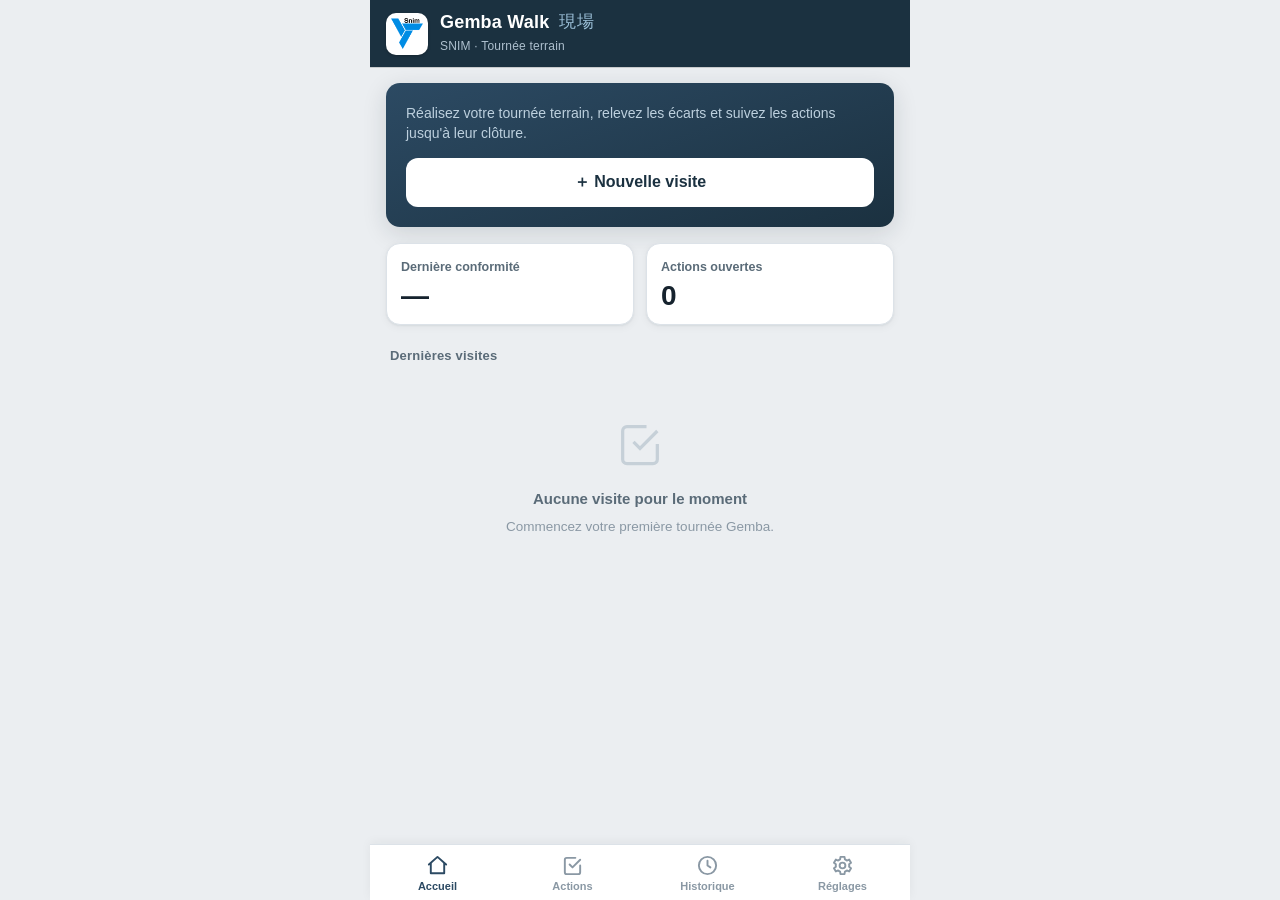
==== gemba-walk-modular/index.html @ b20db468 "Add files via upload" ====
<!DOCTYPE html>
<html lang="fr">
<head>
<meta charset="UTF-8">
<meta name="viewport" content="width=device-width, initial-scale=1.0, viewport-fit=cover, maximum-scale=1.0, user-scalable=no">
<title>Gemba Walk</title>
<meta name="theme-color" content="#1B3140">
<meta name="mobile-web-app-capable" content="yes">
<meta name="apple-mobile-web-app-capable" content="yes">
<meta name="apple-mobile-web-app-status-bar-style" content="black-translucent">
<meta name="apple-mobile-web-app-title" content="Gemba">
<link rel="apple-touch-icon" href="[data-uri]">
<link rel="icon" href="[data-uri]">
<link rel="manifest" href="manifest.json">
<link rel="stylesheet" href="css/styles.css">
</head>
<body>
<div id="app"></div>
<div id="toast" class="toast"></div>

<script src="js/01-utils.js"></script>
<script src="js/02-store.js"></script>
<script src="js/03-calc.js"></script>
<script src="js/04-core.js"></script>
<script src="js/05-screen-home.js"></script>
<script src="js/06-screen-visit.js"></script>
<script src="js/07-screen-history.js"></script>
<script src="js/08-reports.js"></script>
<script src="js/09-screen-actions.js"></script>
<script src="js/10-screen-settings.js"></script>
<script src="js/11-app.js"></script>
</body>
</html>
---- gemba-walk-modular/css/styles.css ----
:root{
  --bg:#EBEEF1; --surface:#FFFFFF; --surface-2:#F4F6F8;
  --ink:#16232E; --ink-soft:#5A6B78; --ink-faint:#8A98A4;
  --line:#DCE2E8; --line-strong:#C6D0D8;
  --steel:#2C4A63; --steel-d:#1B3140;
  --ok:#1E8E5A; --ok-bg:#E4F3EB;
  --nok:#D63A2E; --nok-bg:#FBE7E4;
  --amber:#E08A2B; --amber-bg:#FBF0DF;
  --crit:#B21F13;
  --shadow:0 1px 2px rgba(22,35,46,.06),0 2px 8px rgba(22,35,46,.05);
  --shadow-lg:0 6px 24px rgba(22,35,46,.14);
  --r:14px; --r-sm:10px;
  --safe-b:env(safe-area-inset-bottom,0px);
  --safe-t:env(safe-area-inset-top,0px);
}
*{box-sizing:border-box;-webkit-tap-highlight-color:transparent}
html,body{margin:0;padding:0}
body{
  font-family:-apple-system,BlinkMacSystemFont,"Segoe UI",Roboto,Helvetica,Arial,sans-serif;
  background:var(--bg); color:var(--ink);
  font-size:16px; line-height:1.45;
  -webkit-font-smoothing:antialiased;
  overscroll-behavior-y:none;
}
button{font-family:inherit;font-size:inherit;cursor:pointer;border:none;background:none;color:inherit}
input,textarea,select{font-family:inherit;font-size:16px;color:var(--ink)}
textarea{resize:vertical}

#app{max-width:540px;margin:0 auto;min-height:100vh;background:var(--bg);position:relative;padding-bottom:calc(78px + var(--safe-b))}
.screen{padding:16px 16px 24px}

/* Top app bar */
.appbar{
  position:sticky;top:0;z-index:40;
  background:var(--steel-d);color:#fff;
  padding:calc(12px + var(--safe-t)) 16px 12px;
  display:flex;align-items:center;gap:12px;
  box-shadow:0 1px 0 rgba(0,0,0,.15);
}
.appbar h1{font-size:18px;margin:0;font-weight:700;letter-spacing:.2px;flex:1;line-height:1.2}
.appbar .sub{font-size:12px;color:#AEC0CE;font-weight:500}
.appbar .back{width:38px;height:38px;border-radius:10px;display:flex;align-items:center;justify-content:center;background:rgba(255,255,255,.12);flex:none}
.appbar .abtn{background:rgba(255,255,255,.14);padding:8px 12px;border-radius:9px;font-size:14px;font-weight:600;color:#fff}
.appbar svg{display:block}
.appbar .brand{width:42px;height:42px;border-radius:10px;background:#fff;display:flex;align-items:center;justify-content:center;flex:none;padding:5px;box-shadow:0 1px 3px rgba(0,0,0,.25)}
.appbar .brand img{width:100%;height:100%;object-fit:contain;display:block}
.appbar .jp{font-weight:500;color:#9CC0D8;font-size:17px;margin-left:4px;letter-spacing:1.5px;vertical-align:1px}

/* Cards */
.card{background:var(--surface);border:1px solid var(--line);border-radius:var(--r);box-shadow:var(--shadow);margin-bottom:14px;overflow:hidden}
.card-pad{padding:16px}
.section-title{font-size:13px;font-weight:700;color:var(--ink-soft);text-transform:none;margin:22px 4px 10px;letter-spacing:.2px}
.section-title:first-child{margin-top:6px}

/* Buttons */
.btn{display:inline-flex;align-items:center;justify-content:center;gap:8px;padding:14px 18px;border-radius:12px;font-weight:650;font-size:16px;width:100%;transition:transform .06s ease,filter .15s}
.btn:active{transform:scale(.985)}
.btn-primary{background:var(--steel);color:#fff}
.btn-primary:active{filter:brightness(1.08)}
.btn-dark{background:var(--steel-d);color:#fff}
.btn-ghost{background:var(--surface-2);color:var(--ink);border:1px solid var(--line)}
.btn-ok{background:var(--ok);color:#fff}
.btn-danger{background:var(--nok);color:#fff}
.btn-sm{padding:10px 14px;font-size:14px;width:auto;border-radius:10px}
.row-btns{display:flex;gap:10px}
.row-btns>.btn{width:auto;flex:1}

/* Stat tiles */
.stats{display:grid;grid-template-columns:1fr 1fr;gap:12px;margin-bottom:14px}
.tile{background:var(--surface);border:1px solid var(--line);border-radius:var(--r);padding:14px;box-shadow:var(--shadow)}
.tile .k{font-size:12.5px;color:var(--ink-soft);font-weight:600;margin-bottom:6px}
.tile .v{font-size:28px;font-weight:750;line-height:1;letter-spacing:-.5px}
.tile .v small{font-size:15px;font-weight:600;color:var(--ink-faint)}
.tile.alert .v{color:var(--nok)}
.tile.good .v{color:var(--ok)}

/* Accueil hero */
.hero{background:linear-gradient(160deg,#2C4A63,#1B3140);color:#fff;border-radius:var(--r);padding:20px;margin-bottom:16px;box-shadow:var(--shadow-lg)}
.hero .lead{font-size:14px;color:#BDD0DE;font-weight:500;margin-bottom:14px}
.hero .btn{background:#fff;color:var(--steel-d)}
.hero .btn:active{filter:brightness(.96)}

/* List rows */
.lrow{display:flex;align-items:center;gap:12px;padding:14px 16px;border-bottom:1px solid var(--line);background:var(--surface)}
.lrow:last-child{border-bottom:none}
.lrow .main{flex:1;min-width:0}
.lrow .t{font-weight:650;font-size:15.5px;white-space:nowrap;overflow:hidden;text-overflow:ellipsis}
.lrow .m{font-size:13px;color:var(--ink-soft);margin-top:2px}
.lrow .chev{color:var(--ink-faint);flex:none}
.badge{display:inline-flex;align-items:center;padding:3px 9px;border-radius:20px;font-size:12px;font-weight:700}
.badge.pct{color:#fff}
.badge.g-ok{background:var(--ok-bg);color:var(--ok)}
.badge.g-nok{background:var(--nok-bg);color:var(--nok)}
.badge.g-amber{background:var(--amber-bg);color:#9a5a10}
.badge.open{background:var(--nok-bg);color:var(--nok)}
.badge.done{background:var(--ok-bg);color:var(--ok)}
.badge.late{background:var(--nok);color:#fff}

/* Visite: axe accordion */
.axe{margin-bottom:12px;border:1px solid var(--line);border-radius:var(--r);overflow:hidden;background:var(--surface);box-shadow:var(--shadow)}
.axe-head{display:flex;align-items:center;gap:10px;padding:14px 15px;background:var(--surface-2);cursor:pointer}
.axe-head .an{flex:1;font-weight:700;font-size:14.5px}
.axe-head .ac{font-size:12px;color:var(--ink-soft);font-weight:600}
.axe-head .caret{transition:transform .2s;color:var(--ink-faint)}
.axe.open .caret{transform:rotate(90deg)}
.axe-body{display:none}
.axe.open .axe-body{display:block}

.crit{padding:13px 15px;border-top:1px solid var(--line)}
.crit .cl{font-weight:600;font-size:15px;margin-bottom:10px}
.seg{display:flex;gap:8px}
.seg button{flex:1;padding:11px 8px;border-radius:10px;font-weight:700;font-size:14px;border:1.5px solid var(--line);background:var(--surface);color:var(--ink-soft);display:flex;align-items:center;justify-content:center;gap:6px}
.seg button.sel-ok{background:var(--ok);border-color:var(--ok);color:#fff}
.seg button.sel-nok{background:var(--nok);border-color:var(--nok);color:#fff}

.detail{margin-top:12px;padding:12px;background:var(--nok-bg);border-radius:10px;display:none;animation:slidein .18s ease}
.crit.is-nok .detail{display:block}
.crit.is-nok.collapsed .detail{display:none}
.crit-caret{width:32px;height:32px;border-radius:8px;background:var(--nok-bg);color:var(--nok);display:none;align-items:center;justify-content:center;flex:none}
.crit.is-nok .crit-caret{display:flex}
.crit-caret svg{transition:transform .2s}
.crit.collapsed .crit-caret svg{transform:rotate(-90deg)}
.crit.is-nok.collapsed{background:var(--nok-bg)}
.crit-sum{display:none;font-size:12.5px;color:var(--nok);font-weight:600;margin-top:6px}
.crit.is-nok.collapsed .crit-sum{display:block}
@keyframes slidein{from{opacity:0;transform:translateY(-4px)}to{opacity:1;transform:none}}
.detail label{display:block;font-size:12.5px;font-weight:700;color:#8a2f27;margin:2px 0 6px}
.detail textarea{width:100%;border:1px solid #e2b7b0;border-radius:9px;padding:10px;min-height:56px;background:#fff}
.chips{display:flex;gap:7px;flex-wrap:wrap;margin-bottom:12px}
.chip{padding:8px 13px;border-radius:20px;font-size:13px;font-weight:650;border:1.5px solid var(--line-strong);background:#fff;color:var(--ink-soft)}
.chip.sel{background:var(--steel-d);border-color:var(--steel-d);color:#fff}
.chip.sel-min{background:#6b7b86;border-color:#6b7b86;color:#fff}
.chip.sel-maj{background:var(--amber);border-color:var(--amber);color:#fff}
.chip.sel-crit{background:var(--crit);border-color:var(--crit);color:#fff}
.chip.sel-urg{background:var(--nok);border-color:var(--nok);color:#fff}
.photo-btn{display:inline-flex;align-items:center;gap:8px;padding:10px 14px;background:#fff;border:1.5px solid #e2b7b0;border-radius:9px;font-weight:650;font-size:14px;color:#8a2f27}
.photo-thumb{position:relative;display:inline-block;margin-top:8px}
.photo-thumb img{width:78px;height:78px;object-fit:cover;border-radius:9px;border:1px solid var(--line)}
.photo-thumb .rm{position:absolute;top:-7px;right:-7px;width:24px;height:24px;border-radius:50%;background:var(--nok);color:#fff;font-size:14px;display:flex;align-items:center;justify-content:center;box-shadow:var(--shadow)}

/* progress */
.progwrap{position:sticky;top:calc(58px + var(--safe-t));z-index:30;background:var(--bg);padding:12px 16px 8px;margin:-16px -16px 12px;border-bottom:1px solid var(--line)}
.progbar{height:8px;background:var(--line);border-radius:6px;overflow:hidden}
.progbar>span{display:block;height:100%;background:var(--steel);transition:width .3s}
.progmeta{display:flex;justify-content:space-between;font-size:12.5px;color:var(--ink-soft);margin-top:7px;font-weight:600}
.progmeta .conf{font-weight:750}

/* form fields */
.field{margin-bottom:14px}
.field label{display:block;font-size:13px;font-weight:700;color:var(--ink-soft);margin-bottom:7px}
.field input,.field select,.field textarea{width:100%;padding:12px 13px;border:1px solid var(--line-strong);border-radius:10px;background:#fff}
.field input:focus,.field select:focus,.field textarea:focus{outline:none;border-color:var(--steel)}

/* signature */
.sigpad{border:2px dashed var(--line-strong);border-radius:12px;background:#fff;touch-action:none;width:100%;height:150px;display:block}

/* chart */
.chart{width:100%;height:auto;display:block}
.chart-empty{padding:24px;text-align:center;color:var(--ink-faint);font-size:14px}

/* bottom nav */
.tabbar{position:fixed;bottom:0;left:50%;transform:translateX(-50%);width:100%;max-width:540px;background:var(--surface);border-top:1px solid var(--line);display:flex;padding-bottom:var(--safe-b);z-index:50;box-shadow:0 -2px 10px rgba(22,35,46,.05)}
.tabbar button{flex:1;padding:9px 4px 8px;display:flex;flex-direction:column;align-items:center;gap:3px;color:var(--ink-faint);font-size:11px;font-weight:600}
.tabbar button.active{color:var(--steel)}
.tabbar button.active svg{stroke:var(--steel)}
.tabbar svg{width:23px;height:23px;stroke:var(--ink-faint);fill:none;stroke-width:2;stroke-linecap:round;stroke-linejoin:round}
.tabbar .dot{position:absolute;top:6px;margin-left:16px;width:8px;height:8px;background:var(--nok);border-radius:50%}

/* misc */
.empty{text-align:center;padding:42px 20px;color:var(--ink-faint)}
.empty svg{width:52px;height:52px;stroke:var(--line-strong);fill:none;stroke-width:1.5;margin-bottom:12px}
.empty p{font-size:15px;margin:0 0 4px;color:var(--ink-soft);font-weight:600}
.empty span{font-size:13.5px}
.fab-note{font-size:12.5px;color:var(--ink-faint);text-align:center;margin-top:10px;line-height:1.5}
.hr{height:1px;background:var(--line);margin:16px 0;border:none}
.muted{color:var(--ink-soft)}
.pill-add{display:flex;align-items:center;gap:8px;padding:12px 15px;color:var(--steel);font-weight:700;font-size:14.5px;width:100%;justify-content:center;background:var(--surface-2);border:1px dashed var(--line-strong);border-radius:10px}
.toast{position:fixed;bottom:calc(90px + var(--safe-b));left:50%;transform:translateX(-50%);background:var(--ink);color:#fff;padding:12px 20px;border-radius:24px;font-size:14px;font-weight:600;z-index:100;box-shadow:var(--shadow-lg);opacity:0;transition:opacity .2s,transform .2s;pointer-events:none;white-space:nowrap}
.toast.show{opacity:1;transform:translateX(-50%) translateY(0)}
.recurrent{background:var(--amber-bg);border:1px solid #f0d9a8;border-radius:10px;padding:12px 14px;margin-bottom:10px;display:flex;gap:10px;align-items:flex-start}
.recurrent .ic{color:var(--amber);flex:none;margin-top:1px}
.recurrent .rt{font-weight:700;font-size:14px}
.recurrent .rm{font-size:12.5px;color:#8a5a10;margin-top:2px}
.delbtn{color:var(--nok);font-weight:600;font-size:13px;padding:6px 4px}
.small-input{padding:9px 11px !important;font-size:15px !important}
.action-detail{display:grid;grid-template-columns:1fr 1fr;gap:10px;margin-top:10px}
.modal-bg{position:fixed;inset:0;background:rgba(16,25,33,.55);z-index:80;display:flex;align-items:flex-end;justify-content:center}
.modal{background:var(--surface);width:100%;max-width:540px;border-radius:18px 18px 0 0;padding:20px 18px calc(20px + var(--safe-b));max-height:88vh;overflow:auto;animation:up .22s ease}
@keyframes up{from{transform:translateY(30px);opacity:.6}to{transform:none;opacity:1}}
.modal h3{margin:0 0 16px;font-size:18px}
kbd{background:var(--surface-2);border:1px solid var(--line);border-radius:6px;padding:1px 6px;font-family:ui-monospace,monospace;font-size:13px}
.photo-thumb img{cursor:pointer}
.lightbox{position:fixed;inset:0;background:rgba(8,12,16,.95);z-index:120;display:flex;align-items:center;justify-content:center;touch-action:none;overflow:hidden}
.lightbox img{max-width:100%;max-height:100%;transform-origin:center center;will-change:transform;user-select:none;-webkit-user-drag:none;-webkit-user-select:none}
.lightbox .lb-close{position:absolute;top:calc(12px + var(--safe-t));right:16px;width:44px;height:44px;border-radius:50%;background:rgba(255,255,255,.16);color:#fff;font-size:26px;line-height:1;display:flex;align-items:center;justify-content:center;z-index:2}
.lightbox .lb-hint{position:absolute;bottom:calc(20px + var(--safe-b));left:0;right:0;text-align:center;color:rgba(255,255,255,.6);font-size:12.5px;pointer-events:none}
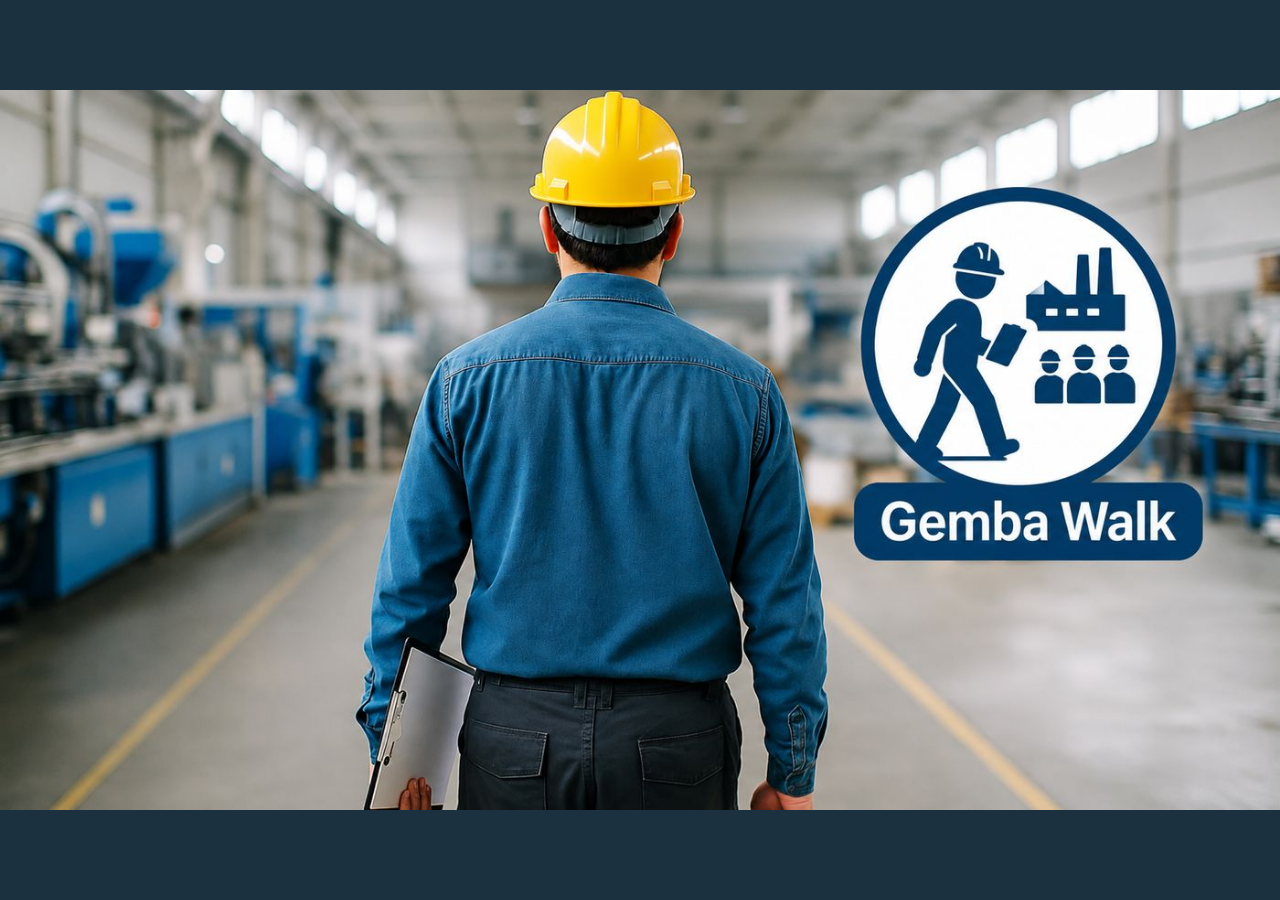
==== commit 4779a567: "Add files via upload" ====
--- a/gemba-walk-modular/index.html
+++ b/gemba-walk-modular/index.html
@@ -13,8 +13,10 @@
 <link rel="icon" href="[data-uri]">
 <link rel="manifest" href="manifest.json">
 <link rel="stylesheet" href="css/styles.css">
+<style id="splash-style">#splash{position:fixed;inset:0;z-index:99999;background:#1B3140;display:flex;align-items:center;justify-content:center;transition:opacity .6s ease;opacity:1}#splash .pic{width:100%;height:100%;background:#1B3140 url('[data-uri]') center center / contain no-repeat}#splash.hide{opacity:0;pointer-events:none}</style>
 </head>
 <body>
+<div id="splash"><div class="pic"></div></div>
 <div id="app"></div>
 <div id="toast" class="toast"></div>
 
@@ -29,6 +31,7 @@
 <script src="js/09-screen-actions.js"></script>
 <script src="js/10-screen-settings.js"></script>
 <script src="js/11-app.js"></script>
+<script>window.addEventListener('load',function(){setTimeout(function(){var s=document.getElementById('splash');if(s){s.classList.add('hide');setTimeout(function(){if(s&&s.parentNode)s.parentNode.removeChild(s);},700);}},1500);});</script>
 </body>
 </html>
 
--- a/gemba-walk-modular/css/styles.css
+++ b/gemba-walk-modular/css/styles.css
@@ -194,3 +194,9 @@
 .lightbox img{max-width:100%;max-height:100%;transform-origin:center center;will-change:transform;user-select:none;-webkit-user-drag:none;-webkit-user-select:none}
 .lightbox .lb-close{position:absolute;top:calc(12px + var(--safe-t));right:16px;width:44px;height:44px;border-radius:50%;background:rgba(255,255,255,.16);color:#fff;font-size:26px;line-height:1;display:flex;align-items:center;justify-content:center;z-index:2}
 .lightbox .lb-hint{position:absolute;bottom:calc(20px + var(--safe-b));left:0;right:0;text-align:center;color:rgba(255,255,255,.6);font-size:12.5px;pointer-events:none}
+/* Statistiques par axe (donuts) */
+.donuts{display:grid;grid-template-columns:1fr 1fr;gap:14px}
+.donut{text-align:center;padding:6px 4px}
+.donut .d-chart{display:flex;justify-content:center}
+.donut .d-name{font-size:12.5px;font-weight:700;color:var(--ink);margin-top:6px;line-height:1.25}
+.donut .d-sub{font-size:11.5px;color:var(--ink-soft);margin-top:2px;font-weight:600}
